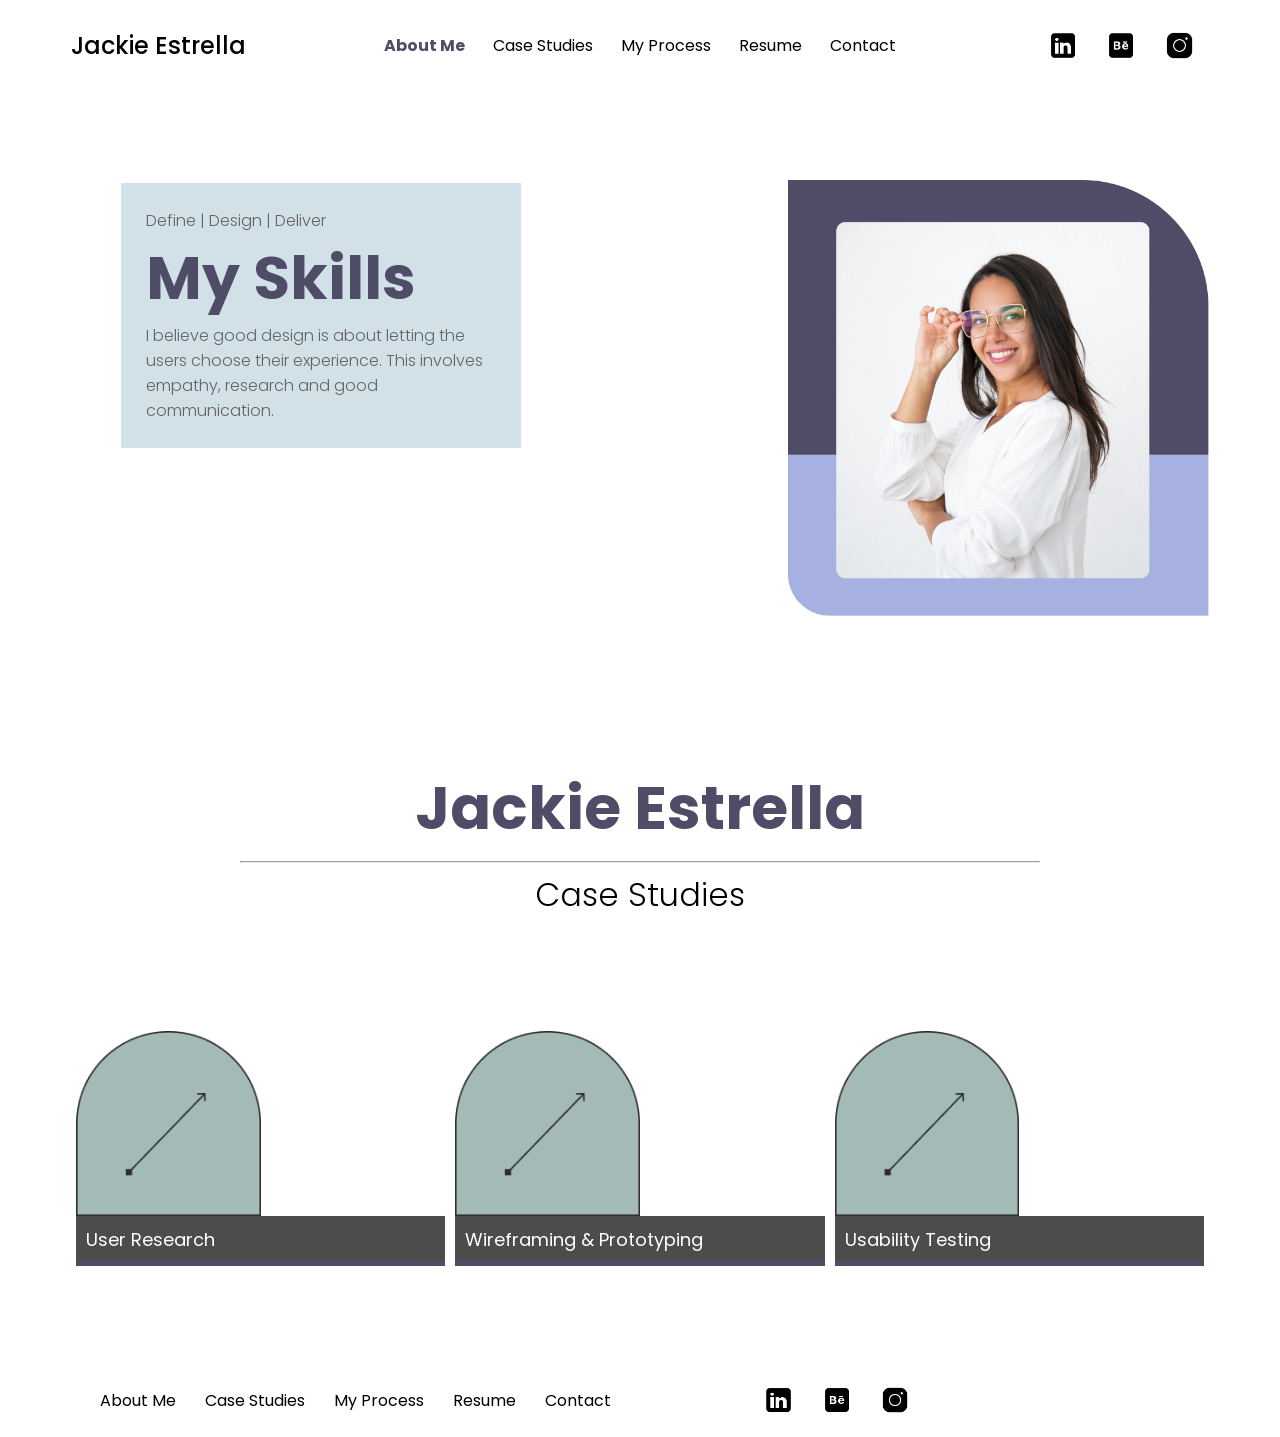
==== index.html @ 2ec1a3bf "1145" ====
<!DOCTYPE html>
<html>
<head>
  <link href="https://fonts.googleapis.com/css?family=Poppins:100,200,300,400,500,600,700,800,900&display=swap" rel="stylesheet">
  <link href="css je skills/style.css" rel="stylesheet" type="text/css">
  <title>Jackie Estrella - My Portfolio</title>
</head>
<body>

  <nav id="navBar">
    <h1>Jackie Estrella</h1>
    <div id="navigation">
      <p class="highlight">About Me</p>
      <p>Case Studies</p>
      <p>My Process</p>
      <p>Resume</p>
      <p>Contact</p>
    </div>

    <div class="icons">
      
      <img src="images je skills/linkedin.png" width="10%" height="auto">
      <img src="images je skills/behance.png" width="10%" height="auto">
      <img src="images je skills/instagram-new.png" width="10%" height="auto">
    </div>

  </nav>

  <section id="heroGrid">
    <div id="featuredProduct" class="heroGridArea">

      <img src="./images je skills/Vector.png" width="37%" height="auto">
     
      <div id="headline">
        <p id="newCollection">Define | Design | Deliver</p>
        <h2>My Skills</h2>
        <p>I believe good design is about letting the users choose their experience. This involves empathy, research and good communication. </p>
      </div>

    </div>

  </section>

  <div class="subHeading">
      <h2>Jackie Estrella</h2>
      <hr/>
      <h3>Case Studies</h3>
  </div>

  <section id="categoryGrid">

    <div id="fashion" class="categoryGridArea">
      <img src="images je skills/shape1.png" width="50%" height="auto">
      <div class="heading">User Research</div>
    </div>

    <div id="nonProfit" class="categoryGridArea">
      <img src="images je skills/shape1.png" width="50%" height="auto">
      <div class="heading">Wireframing & Prototyping</div>
    </div>
    
    <div id="govt" class="categoryGridArea">
      <img src="images je skills/shape1.png" width="50%" height="auto">
      <div class="heading">Usability Testing</div>
    </div>

    

  </section>

  <footer id="navBar">
    <div id="navigation">
      <p>About Me</p>
      <p>Case Studies</p>
      <p>My Process</p>
      <p>Resume</p>
      <p>Contact</p>
    </div>
    
    <div class="icons">
      <img src="images je skills/linkedin.png" width="10%" height="auto">
      <img src="images je skills/behance.png" width="10%" height="auto">
      <img src="images je skills/instagram-new.png" width="10%" height="auto">
    </div>
    
  </footer>

</body>
</html>
---- css je skills/style.css ----
body {
  font-family: 'Poppins', sans-serif;
}

/* Hero Grid CSS */

#heroGrid {
  margin: 0px 5%;
  display: grid;
  min-height: 500px;
  height: 70vh;
  grid-template-rows: 100%;
  grid-template-columns: 0% 100%;
  grid-template-areas:
  "headline featuredProduct"
}

/* My Picture */

#featuredProduct {
  grid-area: featuredProduct;
  justify-content: flex-end;
  cursor: pointer;
}

/* My Intro UX Researcher */

#headline {
  background-color: rgba(199, 218, 226, 0.8);
  position: absolute;
  left: 50px;
  top: 100px;
  padding: 25px;
  max-width: 550px;
  z-index: 100;
}

.heroGridArea {
  background-repeat: no-repeat;
  background-size: cover;
  align-items: center;
  display: flex;
  position: relative;
}

/* Case Study Grid CSS */

.subHeading {
  text-align: center;
  border-bottom: 2px solid rgb(255, 255, 255);
  width: 800px;
  margin: 50px auto;
}

/* Case Study Pics Grid CSS */

#categoryGrid {
  margin: 0px 5%;
  display: grid;
  grid-template-rows: 300px 100px;
  grid-template-columns: 1fr 1fr 1fr;
  grid-template-areas:
  "fashion nonProfit govt";
}

#fashion {
  grid-area: fashion;
  background-image: url("");
  
}
#govt {
  grid-area: govt;
  background-image: url("");
}

#nonProfit {
  grid-area: nonProfit;
  background-image: url("");
}

.categoryGridArea {
  background-position: center;
  background-size: cover;
  background-repeat: no-repeat;
  margin: 5px;
  cursor: pointer;
  display: grid;
  align-content: end;
}

/* Case Study titles CSS */

.heading {
  background-color: rgba(0, 0, 0, 0.7);
  padding: 10px;
  height: 25px;
  color: white;
  font-size: 18px;
  border-bottom: 5px solid #4E4C67;
}


/* Navigation CSS */
/* CHECK OUT THIS CODE BELOW IF YOU WANT TO GET A REFRESHER ON FLEX */

#navBar {
  display: flex;
  flex-direction: row;
  margin: 0px 5%;
}
#navBar h1 {
  width: 25%;
  font-weight: 500;
}
#navigation {
  display: flex;
  width: 50%;
  align-items: center;
  justify-content: space-evenly;
}
#navigation p {
  cursor: pointer;
  text-decoration: none;
}
.icons {
  display: flex;
  justify-content: flex-end;
  align-items: center;
  width: 25%;
}
.icons img {
  margin: 15px;
  cursor: pointer;
}
.highlight {
  color: #4E4C67;
  font-weight: 700;
}

/* Typography CSS */

h2 {
  font-size: 60px;
  margin: 0px 0px;
  color: #4E4C67;
}

h3 {
  font-size: 32px;
  font-weight: 300;
  margin: 0px 0px;
}

h4 {
  color: white;
  font-weight: 400;
  font-size: 22px;
}

#headline p {
  max-width: 350px;
  font-size: 16px;
  font-weight: 300;
  margin: 0px 0px;
  color: #636364;
}

@media only screen and (max-width: 1000px) {
  #navigation {
    display: none;
  }
  .icons {
    margin-left: auto;
  }
}

@media only screen and (max-width: 600px) {
  #headline {
    position: static;
    margin: 20px;
  }
  #heroGrid {
    grid-template-areas:
    "featuredProduct headline";
  }
  #categoryGrid {
    grid-template-rows: 300px 300px 300px;
    grid-template-columns: 1fr;
    grid-template-areas:
      "fashion"
      "govt"
      "nonProfit"
      ;
  }

  
}
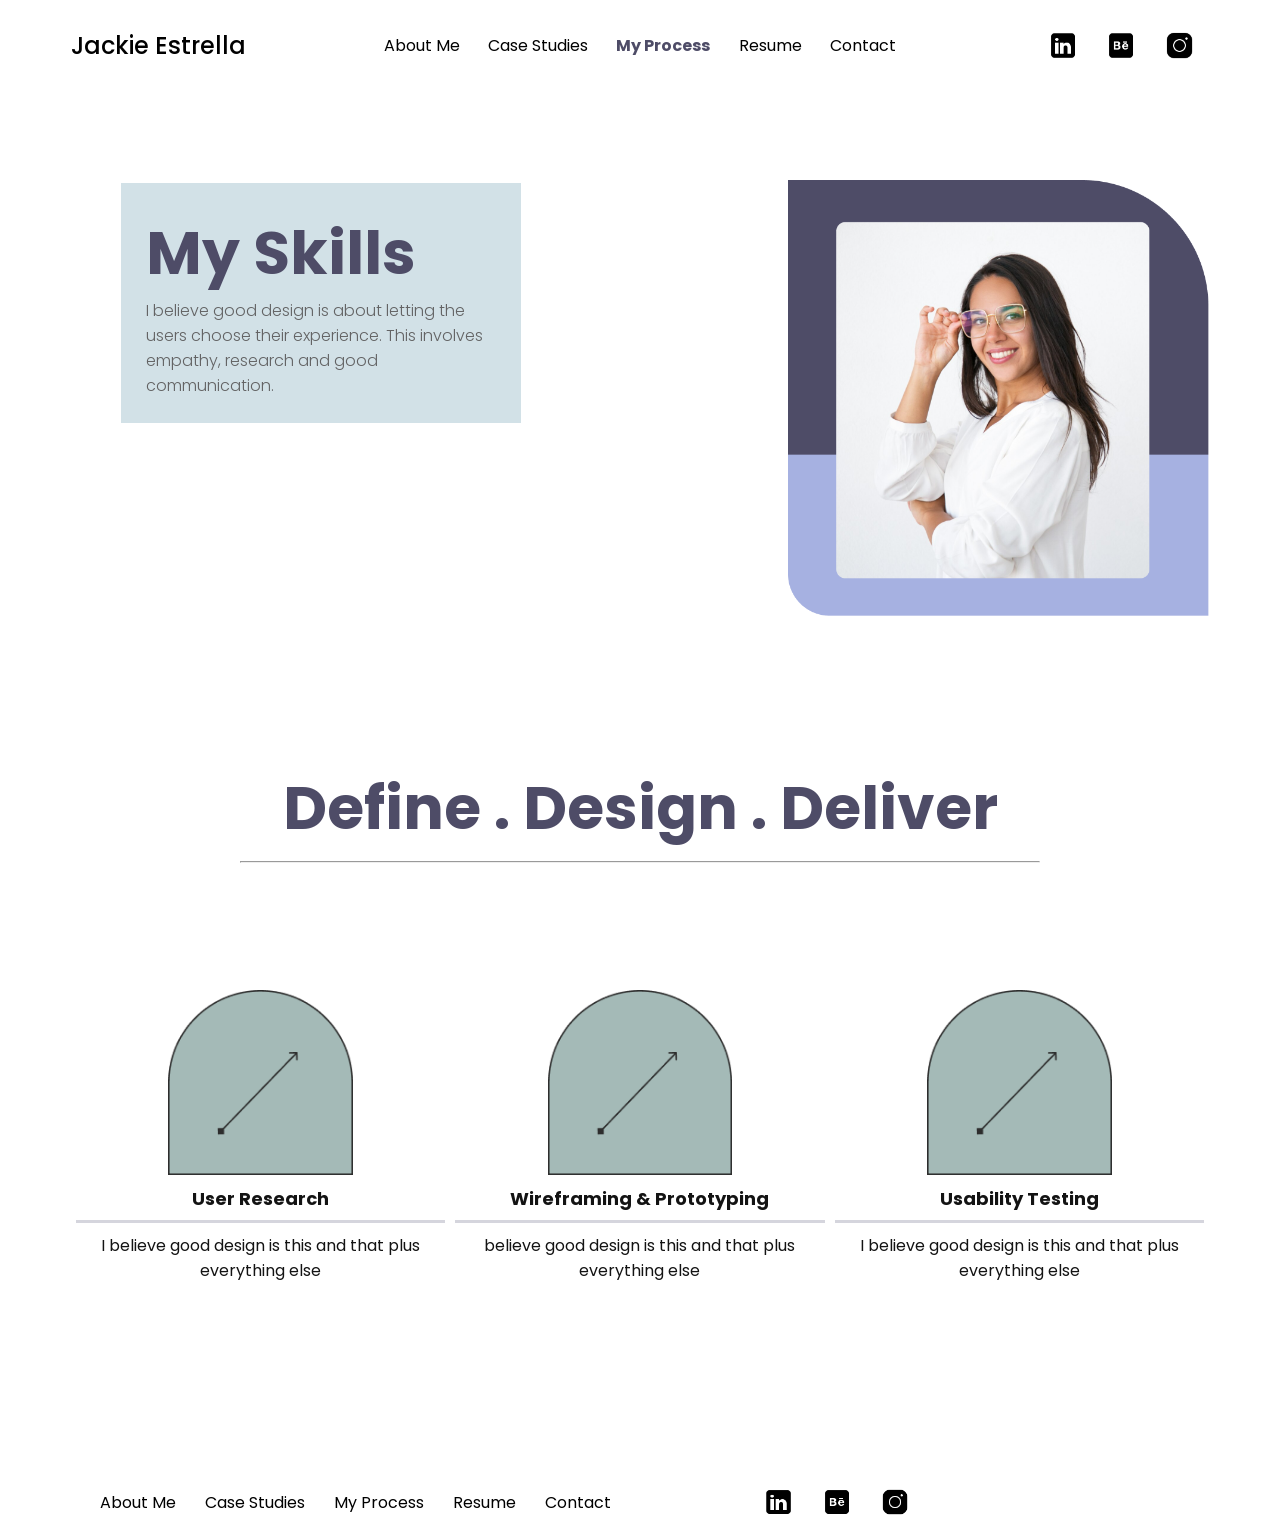
==== commit a699fc49: "1030 7/26" ====
--- a/index.html
+++ b/index.html
@@ -10,9 +10,9 @@
   <nav id="navBar">
     <h1>Jackie Estrella</h1>
     <div id="navigation">
-      <p class="highlight">About Me</p>
+      <p>About Me</p>
       <p>Case Studies</p>
-      <p>My Process</p>
+      <p class="highlight">My Process</p>
       <p>Resume</p>
       <p>Contact</p>
     </div>
@@ -32,7 +32,7 @@
       <img src="./images je skills/Vector.png" width="37%" height="auto">
      
       <div id="headline">
-        <p id="newCollection">Define | Design | Deliver</p>
+        <p id="newCollection"></p>
         <h2>My Skills</h2>
         <p>I believe good design is about letting the users choose their experience. This involves empathy, research and good communication. </p>
       </div>
@@ -42,26 +42,30 @@
   </section>
 
   <div class="subHeading">
-      <h2>Jackie Estrella</h2>
+      <h2>Define . Design . Deliver</h2>
       <hr/>
-      <h3>Case Studies</h3>
+      <h3></h3>
   </div>
 
   <section id="categoryGrid">
 
     <div id="fashion" class="categoryGridArea">
-      <img src="images je skills/shape1.png" width="50%" height="auto">
+      <img src="images je skills/shape1.png" width="50%" height="auto" class="center">
       <div class="heading">User Research</div>
+      <div class="text">I believe good design is this and that plus everything else</div>
     </div>
 
     <div id="nonProfit" class="categoryGridArea">
-      <img src="images je skills/shape1.png" width="50%" height="auto">
+      <img src="images je skills/shape1.png" width="50%" height="auto" class="center">
       <div class="heading">Wireframing & Prototyping</div>
+      <div class="text"> believe good design is this and that plus everything else</div>
+
     </div>
     
     <div id="govt" class="categoryGridArea">
-      <img src="images je skills/shape1.png" width="50%" height="auto">
+      <img src="images je skills/shape1.png" width="50%" height="auto" class="center">
       <div class="heading">Usability Testing</div>
+      <div class="text">I believe good design is this and that plus everything else</div>
     </div>
 
     
--- a/css je skills/style.css
+++ b/css je skills/style.css
@@ -55,7 +55,7 @@
 /* Case Study Pics Grid CSS */
 
 #categoryGrid {
-  margin: 0px 5%;
+  margin: 100px 5%;
   display: grid;
   grid-template-rows: 300px 100px;
   grid-template-columns: 1fr 1fr 1fr;
@@ -84,21 +84,39 @@
   background-repeat: no-repeat;
   margin: 5px;
   cursor: pointer;
-  display: grid;
+  display: block;
   align-content: end;
 }
 
 /* Case Study titles CSS */
 
 .heading {
-  background-color: rgba(0, 0, 0, 0.7);
+  background-color: #ffffff;
   padding: 10px;
   height: 25px;
-  color: white;
+  font-weight: bold;
+  text-align: center;
+  color: rgb(19, 19, 19);
   font-size: 18px;
-  border-bottom: 5px solid #4E4C67;
-}
-
+  border-bottom: 3px solid #d5d5dd;
+}
+
+.center {
+  display: block;
+  margin-left: auto;
+  margin-right: auto;
+  width: 50%;
+}
+
+.text {
+  background-color: #ffffff;
+  padding: 10px;
+  height: 25px;
+  text-align: center;
+  color: rgb(19, 19, 19);
+  font-size: 16px;
+  
+}
 
 /* Navigation CSS */
 /* CHECK OUT THIS CODE BELOW IF YOU WANT TO GET A REFRESHER ON FLEX */
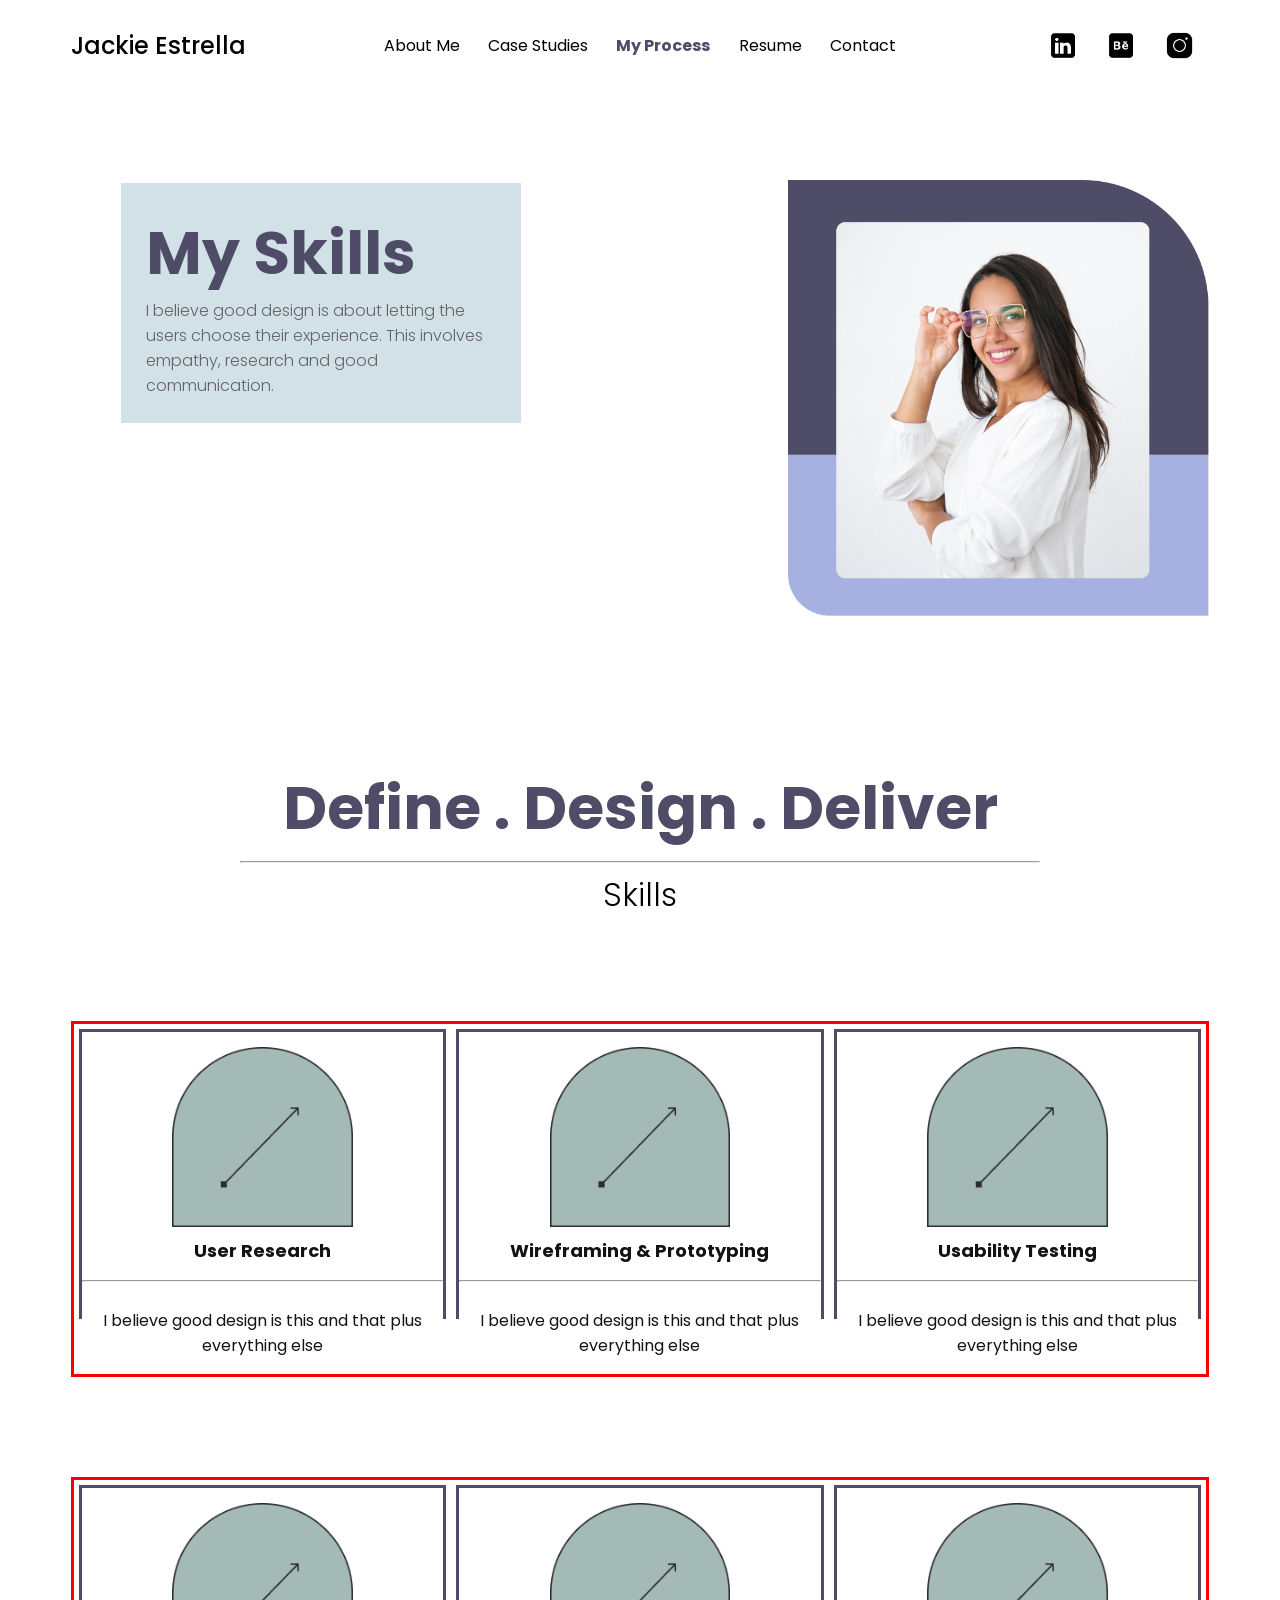
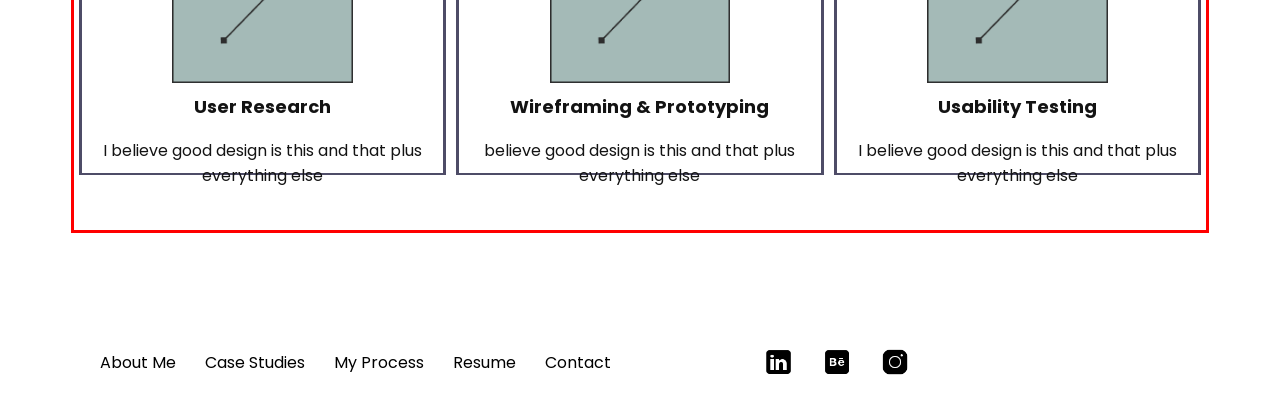
==== commit 40d2dc62: "tutoring" ====
--- a/index.html
+++ b/index.html
@@ -5,7 +5,12 @@
   <link href="css je skills/style.css" rel="stylesheet" type="text/css">
   <title>Jackie Estrella - My Portfolio</title>
 </head>
+
+<!--Page Body Begins-->
+
 <body>
+
+  <! Top Menu Bar >
 
   <nav id="navBar">
     <h1>Jackie Estrella</h1>
@@ -16,38 +21,61 @@
       <p>Resume</p>
       <p>Contact</p>
     </div>
-
     <div class="icons">
-      
       <img src="images je skills/linkedin.png" width="10%" height="auto">
       <img src="images je skills/behance.png" width="10%" height="auto">
       <img src="images je skills/instagram-new.png" width="10%" height="auto">
     </div>
+  </nav>
 
-  </nav>
+  <! Hero Grid >
 
   <section id="heroGrid">
     <div id="featuredProduct" class="heroGridArea">
-
       <img src="./images je skills/Vector.png" width="37%" height="auto">
-     
       <div id="headline">
         <p id="newCollection"></p>
         <h2>My Skills</h2>
         <p>I believe good design is about letting the users choose their experience. This involves empathy, research and good communication. </p>
       </div>
+    </div>
+  </section>
 
-    </div>
-
-  </section>
+  <! First Subheading >
 
   <div class="subHeading">
       <h2>Define . Design . Deliver</h2>
       <hr/>
-      <h3></h3>
+      <h3> Skills </h3>
   </div>
 
-  <section id="categoryGrid">
+  <! First Category Grid skills >
+
+  <section class="categoryGrid">
+
+    <div id="fashion" class="categoryGridArea">
+      <img src="images je skills/shape1.png" width="50%" height="auto" class="center">
+      <h4 class="heading">User Research</h4>
+      <hr>
+      <p class="text">I believe good design is this and that plus everything else</p>
+    </div>
+
+    <div id="nonProfit" class="categoryGridArea">
+      <img src="images je skills/shape1.png" width="50%" height="auto" class="center">
+      <h4 class="heading">Wireframing & Prototyping</h4>
+      <hr>
+      <p class="text"> I believe good design is this and that plus everything else</p>
+    </div>
+    
+    <div id="govt" class="categoryGridArea">
+      <img src="images je skills/shape1.png" width="50%" height="auto" class="center">
+      <h4 class="heading">Usability Testing</h4>
+      <hr>
+      <p class="text">I believe good design is this and that plus everything else</p>
+    </div>
+  </section>
+
+  <section class="categoryGrid">
 
     <div id="fashion" class="categoryGridArea">
       <img src="images je skills/shape1.png" width="50%" height="auto" class="center">
@@ -59,7 +87,6 @@
       <img src="images je skills/shape1.png" width="50%" height="auto" class="center">
       <div class="heading">Wireframing & Prototyping</div>
       <div class="text"> believe good design is this and that plus everything else</div>
-
     </div>
     
     <div id="govt" class="categoryGridArea">
@@ -67,10 +94,9 @@
       <div class="heading">Usability Testing</div>
       <div class="text">I believe good design is this and that plus everything else</div>
     </div>
+  </section>
 
-    
-
-  </section>
+  <! Footer Menu >
 
   <footer id="navBar">
     <div id="navigation">
@@ -80,14 +106,15 @@
       <p>Resume</p>
       <p>Contact</p>
     </div>
-    
     <div class="icons">
       <img src="images je skills/linkedin.png" width="10%" height="auto">
       <img src="images je skills/behance.png" width="10%" height="auto">
       <img src="images je skills/instagram-new.png" width="10%" height="auto">
     </div>
-    
   </footer>
 
 </body>
+
+<! Page Body Ends >
+
 </html>
--- a/css je skills/style.css
+++ b/css je skills/style.css
@@ -2,8 +2,7 @@
   font-family: 'Poppins', sans-serif;
 }
 
-/* Hero Grid CSS */
-
+/* Hero Grid ID */
 #heroGrid {
   margin: 0px 5%;
   display: grid;
@@ -15,16 +14,14 @@
   "headline featuredProduct"
 }
 
-/* My Picture */
-
+/* Hero Picture ID */
 #featuredProduct {
   grid-area: featuredProduct;
   justify-content: flex-end;
   cursor: pointer;
 }
 
-/* My Intro UX Researcher */
-
+/* UX Intro ID */
 #headline {
   background-color: rgba(199, 218, 226, 0.8);
   position: absolute;
@@ -35,6 +32,7 @@
   z-index: 100;
 }
 
+/* Hero Grid Class */
 .heroGridArea {
   background-repeat: no-repeat;
   background-size: cover;
@@ -43,8 +41,7 @@
   position: relative;
 }
 
-/* Case Study Grid CSS */
-
+/* First Subheading Class */
 .subHeading {
   text-align: center;
   border-bottom: 2px solid rgb(255, 255, 255);
@@ -52,12 +49,12 @@
   margin: 50px auto;
 }
 
-/* Case Study Pics Grid CSS */
-
-#categoryGrid {
+/* First Category Grid IDs */
+.categoryGrid {
   margin: 100px 5%;
   display: grid;
-  grid-template-rows: 300px 100px;
+  border: solid 3px red;
+  grid-template-rows: 300px 50px;
   grid-template-columns: 1fr 1fr 1fr;
   grid-template-areas:
   "fashion nonProfit govt";
@@ -66,8 +63,8 @@
 #fashion {
   grid-area: fashion;
   background-image: url("");
-  
-}
+}
+
 #govt {
   grid-area: govt;
   background-image: url("");
@@ -78,18 +75,29 @@
   background-image: url("");
 }
 
+/* First Cards Grid IDs */
 .categoryGridArea {
   background-position: center;
   background-size: cover;
   background-repeat: no-repeat;
   margin: 5px;
-  cursor: pointer;
+  padding-top: 15px;
+  padding-bottom: 15px;
+  cursor: pointer;
+  
   display: block;
   align-content: end;
-}
-
-/* Case Study titles CSS */
-
+  border: solid 3px #4E4C67;
+}
+
+/*.categoryGridArea:hover {
+  box-shadow: 10px 10px 5px lightblue;
+  } */
+
+  .categoryGridArea:hover {
+  box-shadow: 0 4px 8px 0 rgba(0, 0, 0, 0.2), 0 6px 20px 0 rgba(0, 0, 0, 0.19);
+  }
+/* First Cards title IDs */
 .heading {
   background-color: #ffffff;
   padding: 10px;
@@ -98,7 +106,6 @@
   text-align: center;
   color: rgb(19, 19, 19);
   font-size: 18px;
-  border-bottom: 3px solid #d5d5dd;
 }
 
 .center {
@@ -115,10 +122,9 @@
   text-align: center;
   color: rgb(19, 19, 19);
   font-size: 16px;
-  
-}
-
-/* Navigation CSS */
+}
+
+/* Navigation for Header & Footer menus */
 /* CHECK OUT THIS CODE BELOW IF YOU WANT TO GET A REFRESHER ON FLEX */
 
 #navBar {
@@ -173,6 +179,7 @@
   color: white;
   font-weight: 400;
   font-size: 22px;
+  margin: 0;
 }
 
 #headline p {
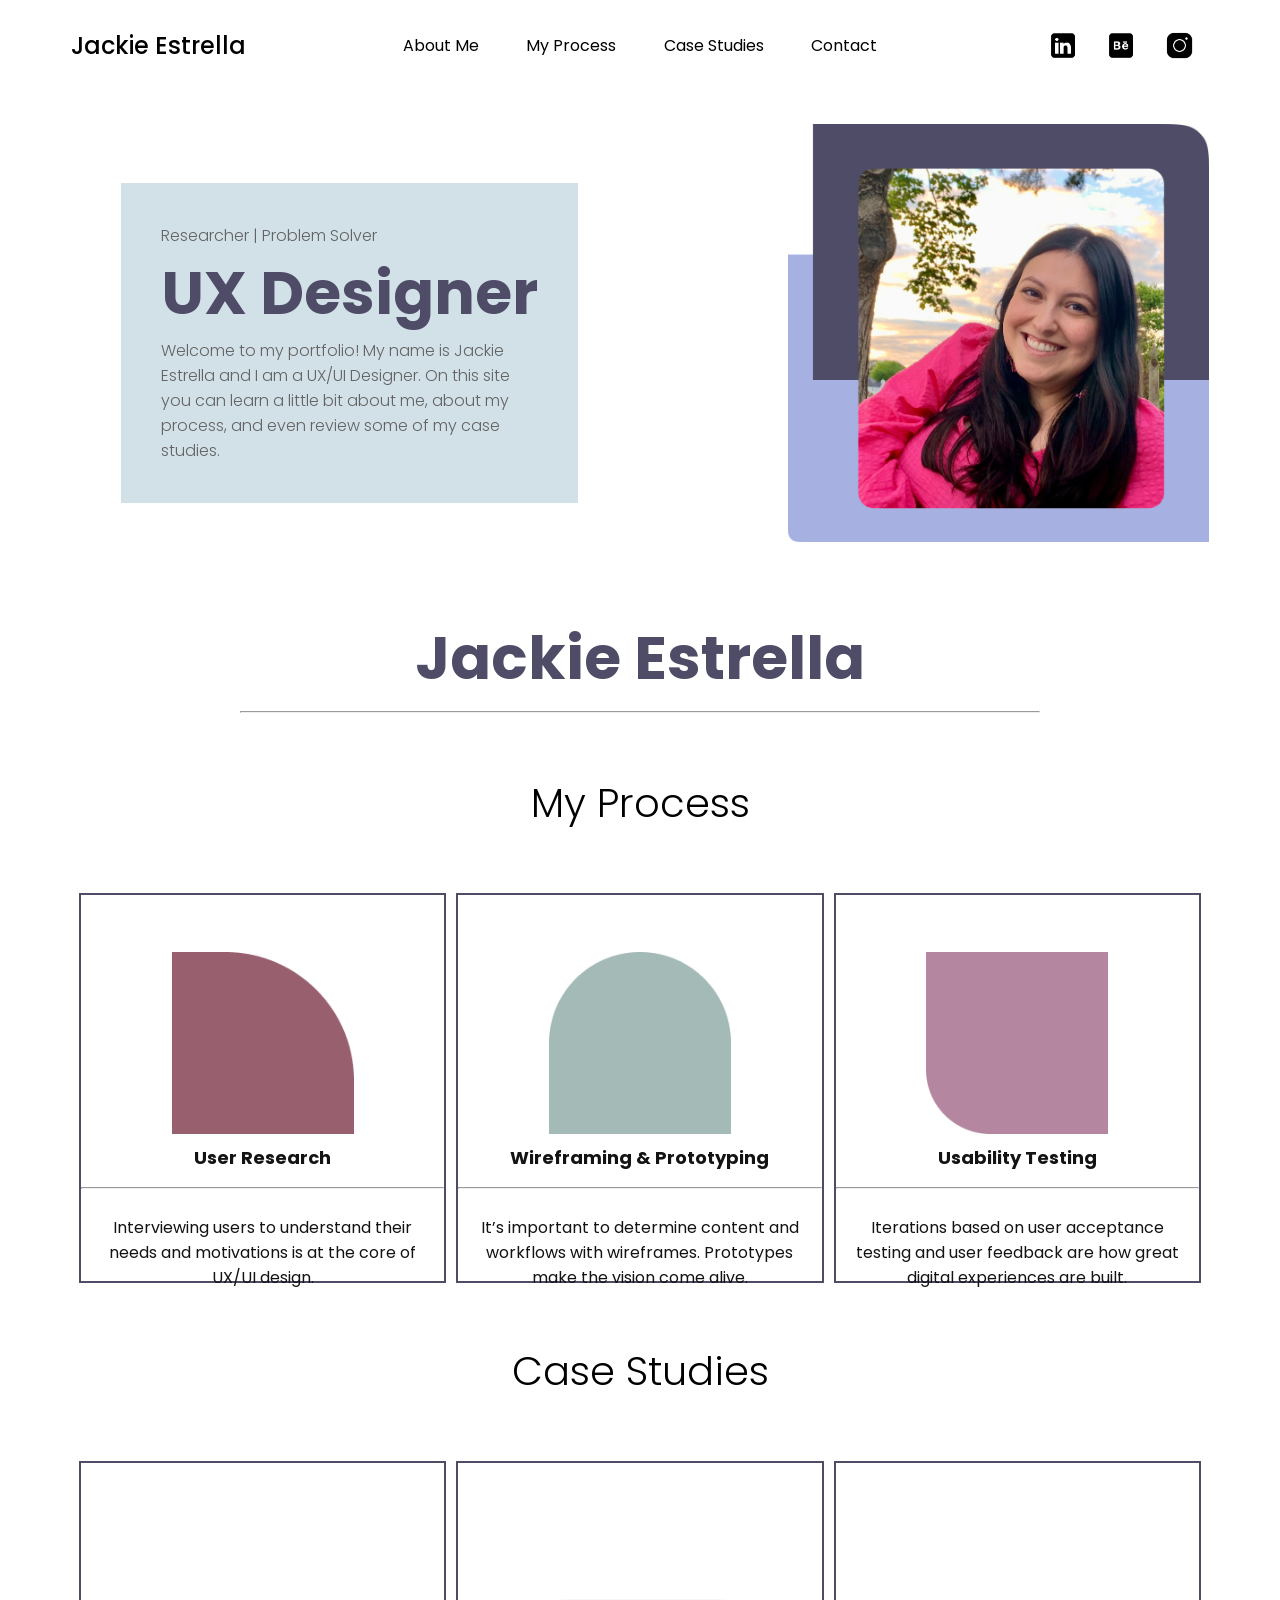
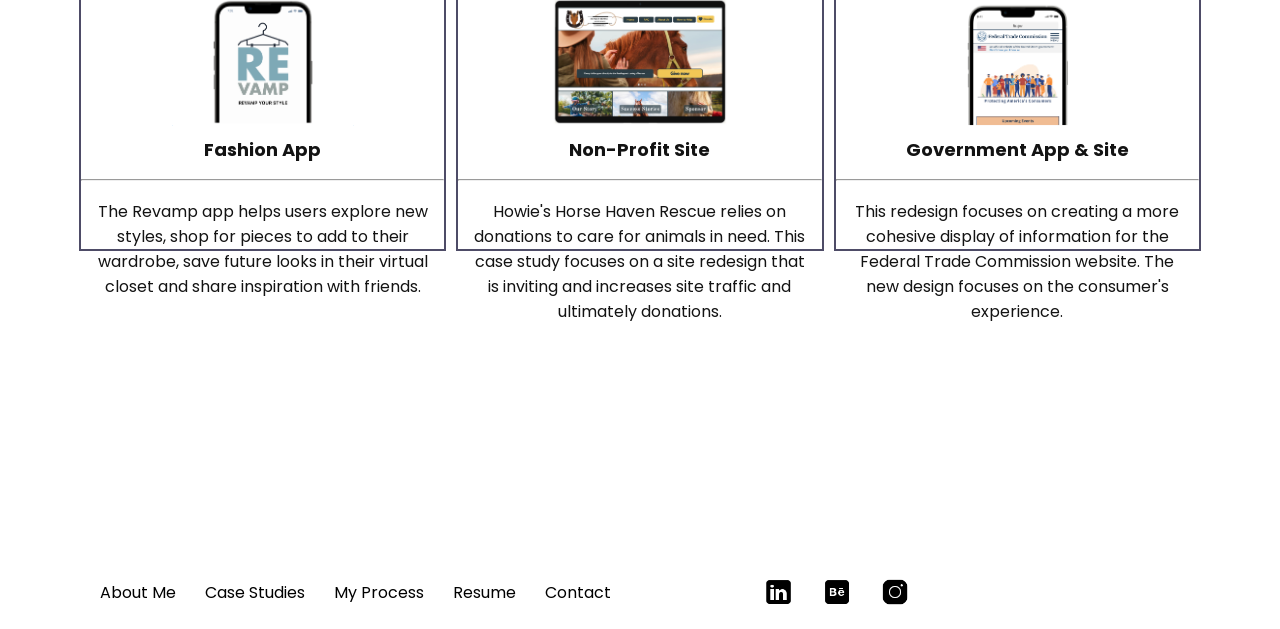
==== commit f71c9f1f: "1130" ====
--- a/index.html
+++ b/index.html
@@ -16,9 +16,8 @@
     <h1>Jackie Estrella</h1>
     <div id="navigation">
       <p>About Me</p>
+      <p>My Process</p>
       <p>Case Studies</p>
-      <p class="highlight">My Process</p>
-      <p>Resume</p>
       <p>Contact</p>
     </div>
     <div class="icons">
@@ -32,11 +31,11 @@
 
   <section id="heroGrid">
     <div id="featuredProduct" class="heroGridArea">
-      <img src="./images je skills/Vector.png" width="37%" height="auto">
+      <img src="./images je skills/jee.png" width="37%" height="auto">
       <div id="headline">
-        <p id="newCollection"></p>
-        <h2>My Skills</h2>
-        <p>I believe good design is about letting the users choose their experience. This involves empathy, research and good communication. </p>
+        <p id="newCollection">Researcher | Problem Solver</p>
+        <h2>UX Designer</h2>
+        <p>Welcome to my portfolio! My name is Jackie Estrella and I am a UX/UI Designer. On this site you can learn a little bit about me, about my process, and even review some of my case studies. </p>
       </div>
     </div>
   </section>
@@ -44,57 +43,78 @@
   <! First Subheading >
 
   <div class="subHeading">
-      <h2>Define . Design . Deliver</h2>
+      <h2>Jackie Estrella</h2>
       <hr/>
-      <h3> Skills </h3>
   </div>
+
+  <div class="subHeading1">
+    <h3>My Process</h3>
+</div>
 
   <! First Category Grid skills >
 
   <section class="categoryGrid">
 
     <div id="fashion" class="categoryGridArea">
-      <img src="images je skills/shape1.png" width="50%" height="auto" class="center">
+      <img src="images je skills/shape2.png" width="50%" height="auto" class="center">
       <h4 class="heading">User Research</h4>
       <hr>
-      <p class="text">I believe good design is this and that plus everything else</p>
+      <p class="text">Interviewing users to understand their needs and motivations is at the core of UX/UI design.</p>
     </div>
 
     <div id="nonProfit" class="categoryGridArea">
-      <img src="images je skills/shape1.png" width="50%" height="auto" class="center">
+      <img src="images je skills/shape3.png" width="50%" height="auto" class="center">
       <h4 class="heading">Wireframing & Prototyping</h4>
       <hr>
-      <p class="text"> I believe good design is this and that plus everything else</p>
+      <p class="text">It’s important to determine content and workflows with wireframes. Prototypes make the vision come alive.</p>
     </div>
     
     <div id="govt" class="categoryGridArea">
-      <img src="images je skills/shape1.png" width="50%" height="auto" class="center">
+      <img src="images je skills/shape4.png" width="50%" height="auto" class="center">
       <h4 class="heading">Usability Testing</h4>
       <hr>
-      <p class="text">I believe good design is this and that plus everything else</p>
+      <p class="text">Iterations based on user acceptance testing and user feedback are how great digital experiences are built.</p>
     </div>
   </section>
 
+  <! Second Subheading >
+
+  <div class="subHeading1">
+    <h3>Case Studies</h3>
+</div>
+
+<! Second Category Grid case studies >
+
   <section class="categoryGrid">
 
-    <div id="fashion" class="categoryGridArea">
-      <img src="images je skills/shape1.png" width="50%" height="auto" class="center">
-      <div class="heading">User Research</div>
-      <div class="text">I believe good design is this and that plus everything else</div>
+    <div id="fashion" class="categoryGridArea1">
+      <img src="images je skills/fashion1.png" width="50%" height="auto" class="center">
+      <div class="heading">Fashion App</div>
+      <hr>
+      <div class="text"> The Revamp app helps users explore new styles, shop for pieces to add to their wardrobe, save future looks in their virtual closet and share inspiration with friends.</div>
     </div>
 
-    <div id="nonProfit" class="categoryGridArea">
-      <img src="images je skills/shape1.png" width="50%" height="auto" class="center">
-      <div class="heading">Wireframing & Prototyping</div>
-      <div class="text"> believe good design is this and that plus everything else</div>
+    <div id="nonProfit" class="categoryGridArea1">
+      <img src="images je skills/np1.png" width="50%" height="auto" class="center">
+      <div class="heading">Non-Profit Site</div>
+      <hr>
+      <div class="text">Howie's Horse Haven Rescue relies on donations to care for animals in need. This case study focuses on a site redesign that is inviting and increases site traffic and ultimately donations.</div>
     </div>
     
-    <div id="govt" class="categoryGridArea">
-      <img src="images je skills/shape1.png" width="50%" height="auto" class="center">
-      <div class="heading">Usability Testing</div>
-      <div class="text">I believe good design is this and that plus everything else</div>
+    <div id="govt" class="categoryGridArea1">
+      <img src="images je skills/govt1.png" width="50%" height="auto" class="center">
+      <div class="heading">Government App & Site</div>
+      <hr>
+      <div class="text">This redesign focuses on creating a more cohesive display of information for the Federal Trade Commission website. The new design focuses on the consumer's experience.</div>
     </div>
   </section>
+
+  <div class="subHeading1">
+    <h5>My Process</h3>
+</div>
+<div class="subHeading1">
+  <h5>My Process</h3>
+</div>
 
   <! Footer Menu >
 
--- a/css je skills/style.css
+++ b/css je skills/style.css
@@ -7,7 +7,7 @@
   margin: 0px 5%;
   display: grid;
   min-height: 500px;
-  height: 70vh;
+  height: 50vh;
   grid-template-rows: 100%;
   grid-template-columns: 0% 100%;
   grid-template-areas:
@@ -23,11 +23,11 @@
 
 /* UX Intro ID */
 #headline {
-  background-color: rgba(199, 218, 226, 0.8);
+  background-color: #c7dae2cc;
   position: absolute;
   left: 50px;
   top: 100px;
-  padding: 25px;
+  padding: 40px;
   max-width: 550px;
   z-index: 100;
 }
@@ -46,15 +46,27 @@
   text-align: center;
   border-bottom: 2px solid rgb(255, 255, 255);
   width: 800px;
+  margin: 30px auto;
+  
+
+}
+
+.subHeading1 {
+  text-align: center;
+  border-bottom: 2px solid rgb(255, 255, 255);
+  width: 800px;
   margin: 50px auto;
-}
-
-/* First Category Grid IDs */
+ 
+
+}
+
+
+/* First Category Grid IDs (red outline)*/
 .categoryGrid {
-  margin: 100px 5%;
+  margin: 50px 5%;
   display: grid;
-  border: solid 3px red;
-  grid-template-rows: 300px 50px;
+  border: solid 3px white;
+  grid-template-rows: 400px;
   grid-template-columns: 1fr 1fr 1fr;
   grid-template-areas:
   "fashion nonProfit govt";
@@ -87,8 +99,25 @@
   
   display: block;
   align-content: end;
-  border: solid 3px #4E4C67;
-}
+  border: solid 2px #4E4C67;
+}
+
+/*  Cards Grid IDs */
+.categoryGridArea1 {
+  background-position: center;
+  background-size: cover;
+  background-repeat: no-repeat;
+  margin: 5px;
+  padding-top: 15px;
+  padding-bottom: 15px;
+  cursor: pointer;
+
+  display: block;
+  align-content: end;
+  border: solid 2px #4E4C67;
+}
+
+
 
 /*.categoryGridArea:hover {
   box-shadow: 10px 10px 5px lightblue;
@@ -97,6 +126,11 @@
   .categoryGridArea:hover {
   box-shadow: 0 4px 8px 0 rgba(0, 0, 0, 0.2), 0 6px 20px 0 rgba(0, 0, 0, 0.19);
   }
+
+  .categoryGridArea1:hover {
+    box-shadow: 0 4px 8px 0 rgba(0, 0, 0, 0.2), 0 6px 20px 0 rgba(0, 0, 0, 0.19);
+    }
+
 /* First Cards title IDs */
 .heading {
   background-color: #ffffff;
@@ -170,7 +204,7 @@
 }
 
 h3 {
-  font-size: 32px;
+  font-size: 40px;
   font-weight: 300;
   margin: 0px 0px;
 }
@@ -182,6 +216,13 @@
   margin: 0;
 }
 
+h5 {
+  font-size: 50px;
+  font-weight: 300;
+  margin: 0px 0px;
+  color: white;
+}
+
 #headline p {
   max-width: 350px;
   font-size: 16px;
@@ -189,6 +230,8 @@
   margin: 0px 0px;
   color: #636364;
 }
+
+
 
 @media only screen and (max-width: 1000px) {
   #navigation {
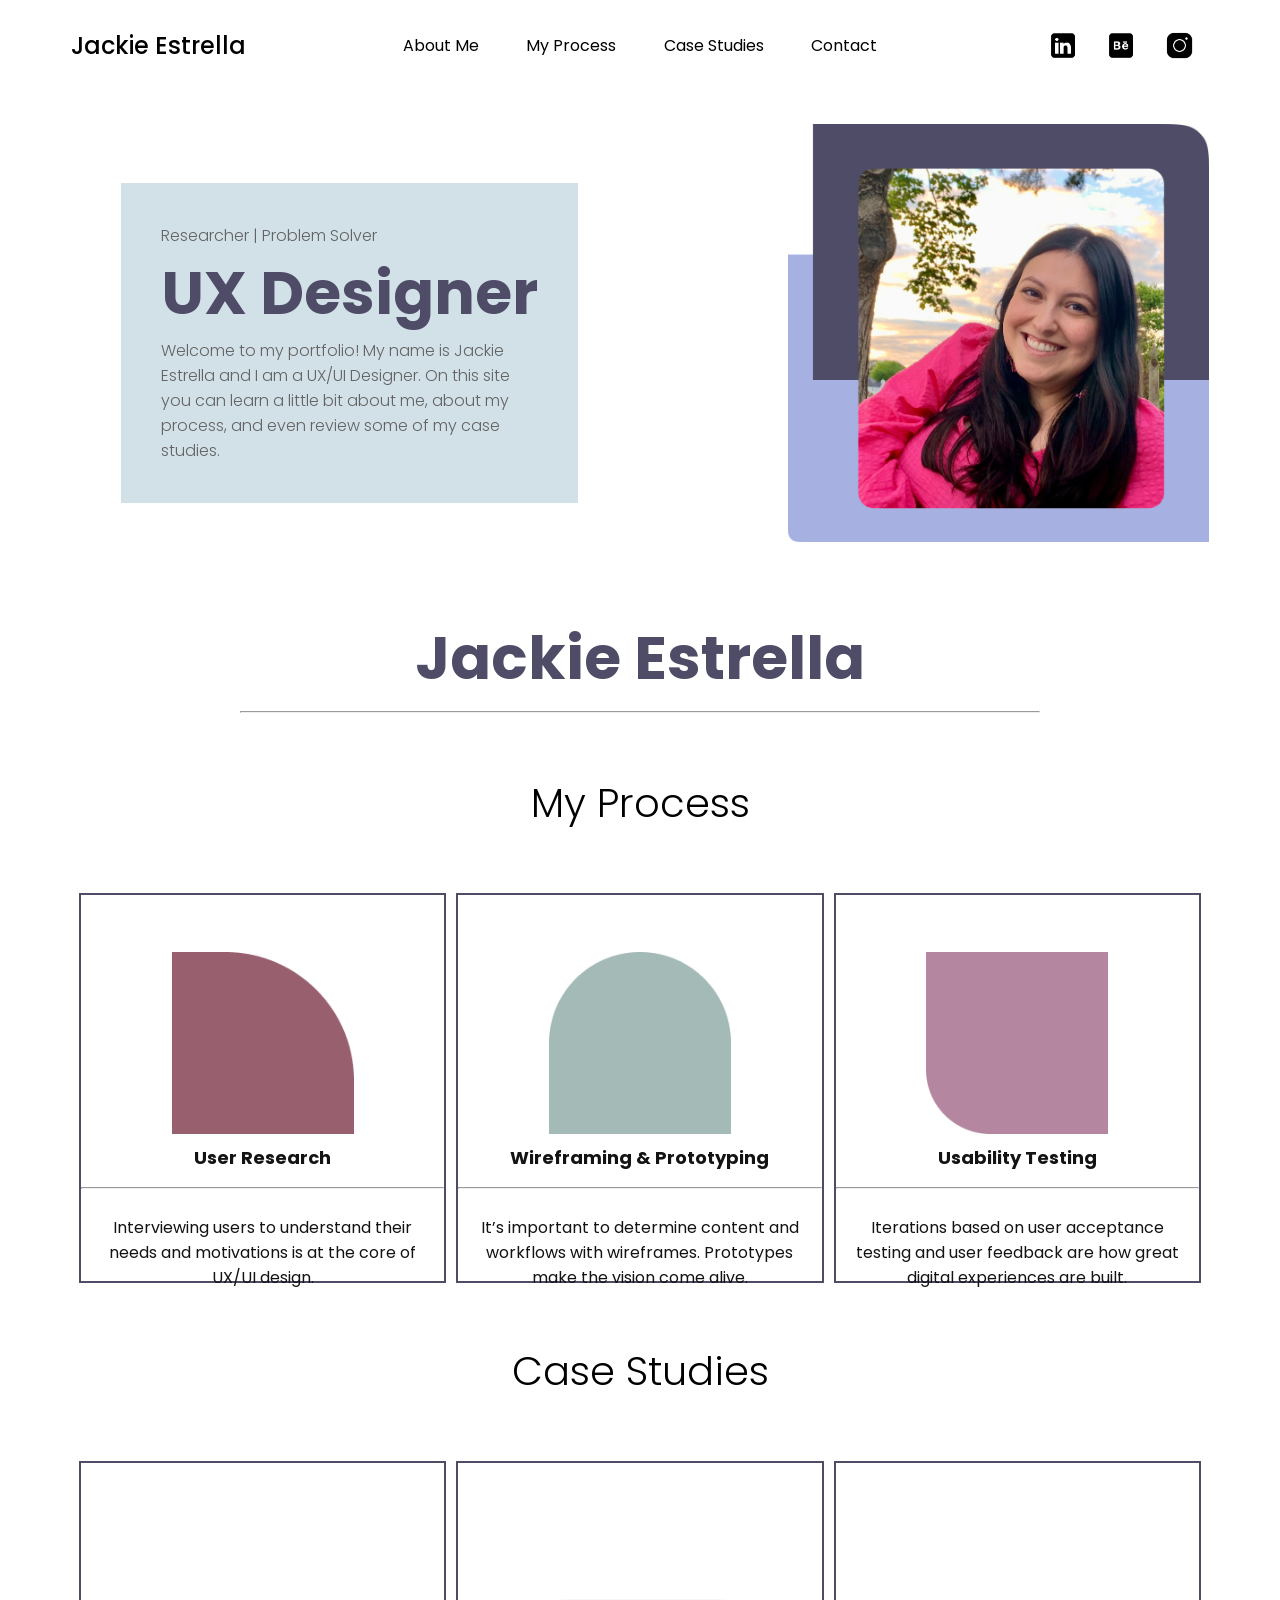
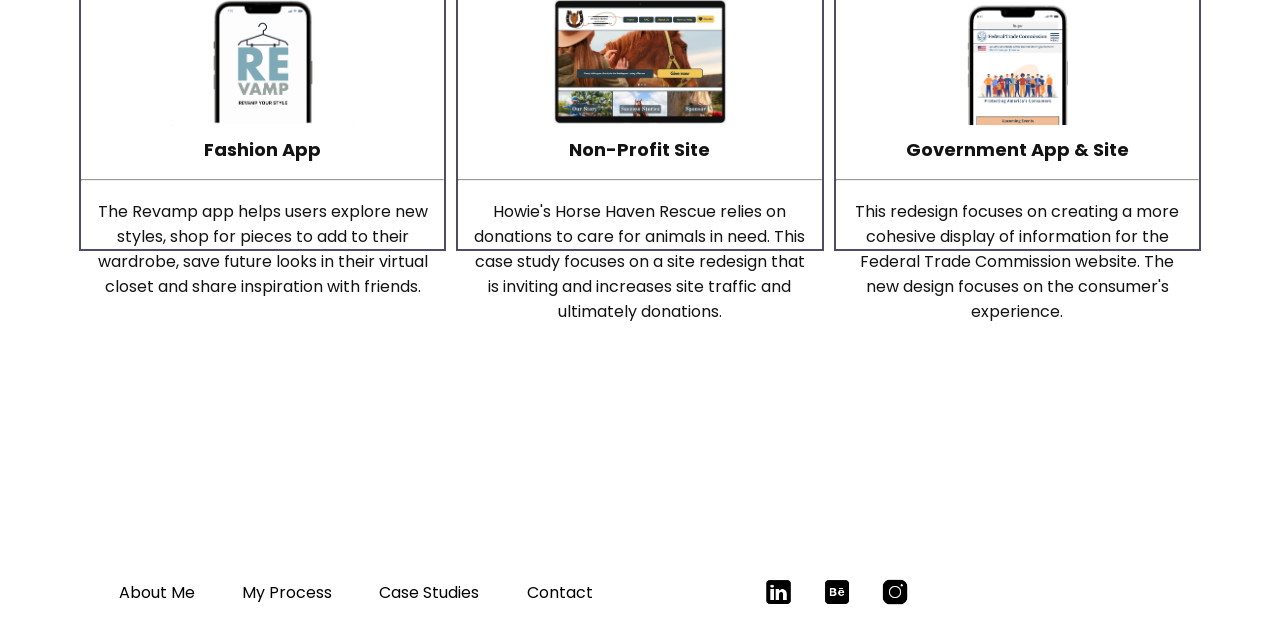
==== commit bb2e3505: "1137" ====
--- a/index.html
+++ b/index.html
@@ -121,9 +121,8 @@
   <footer id="navBar">
     <div id="navigation">
       <p>About Me</p>
+      <p>My Process</p>
       <p>Case Studies</p>
-      <p>My Process</p>
-      <p>Resume</p>
       <p>Contact</p>
     </div>
     <div class="icons">
